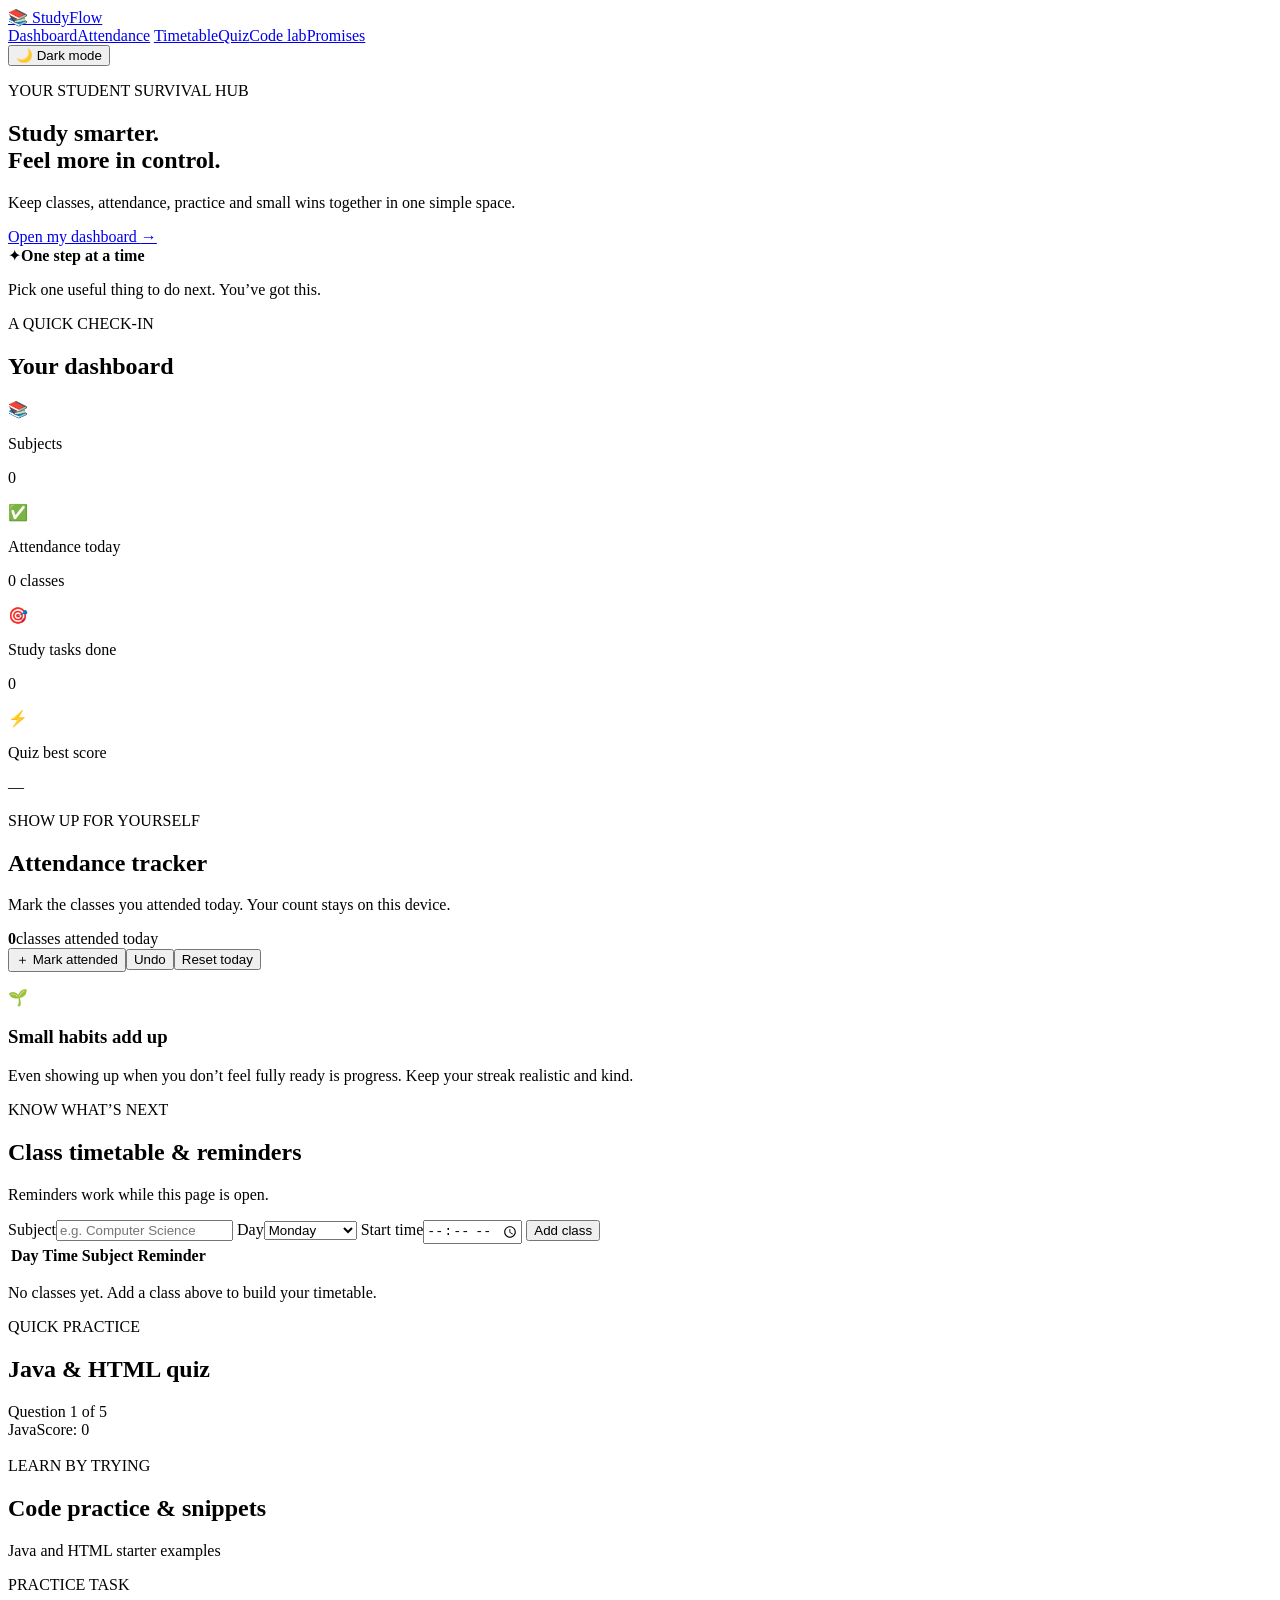
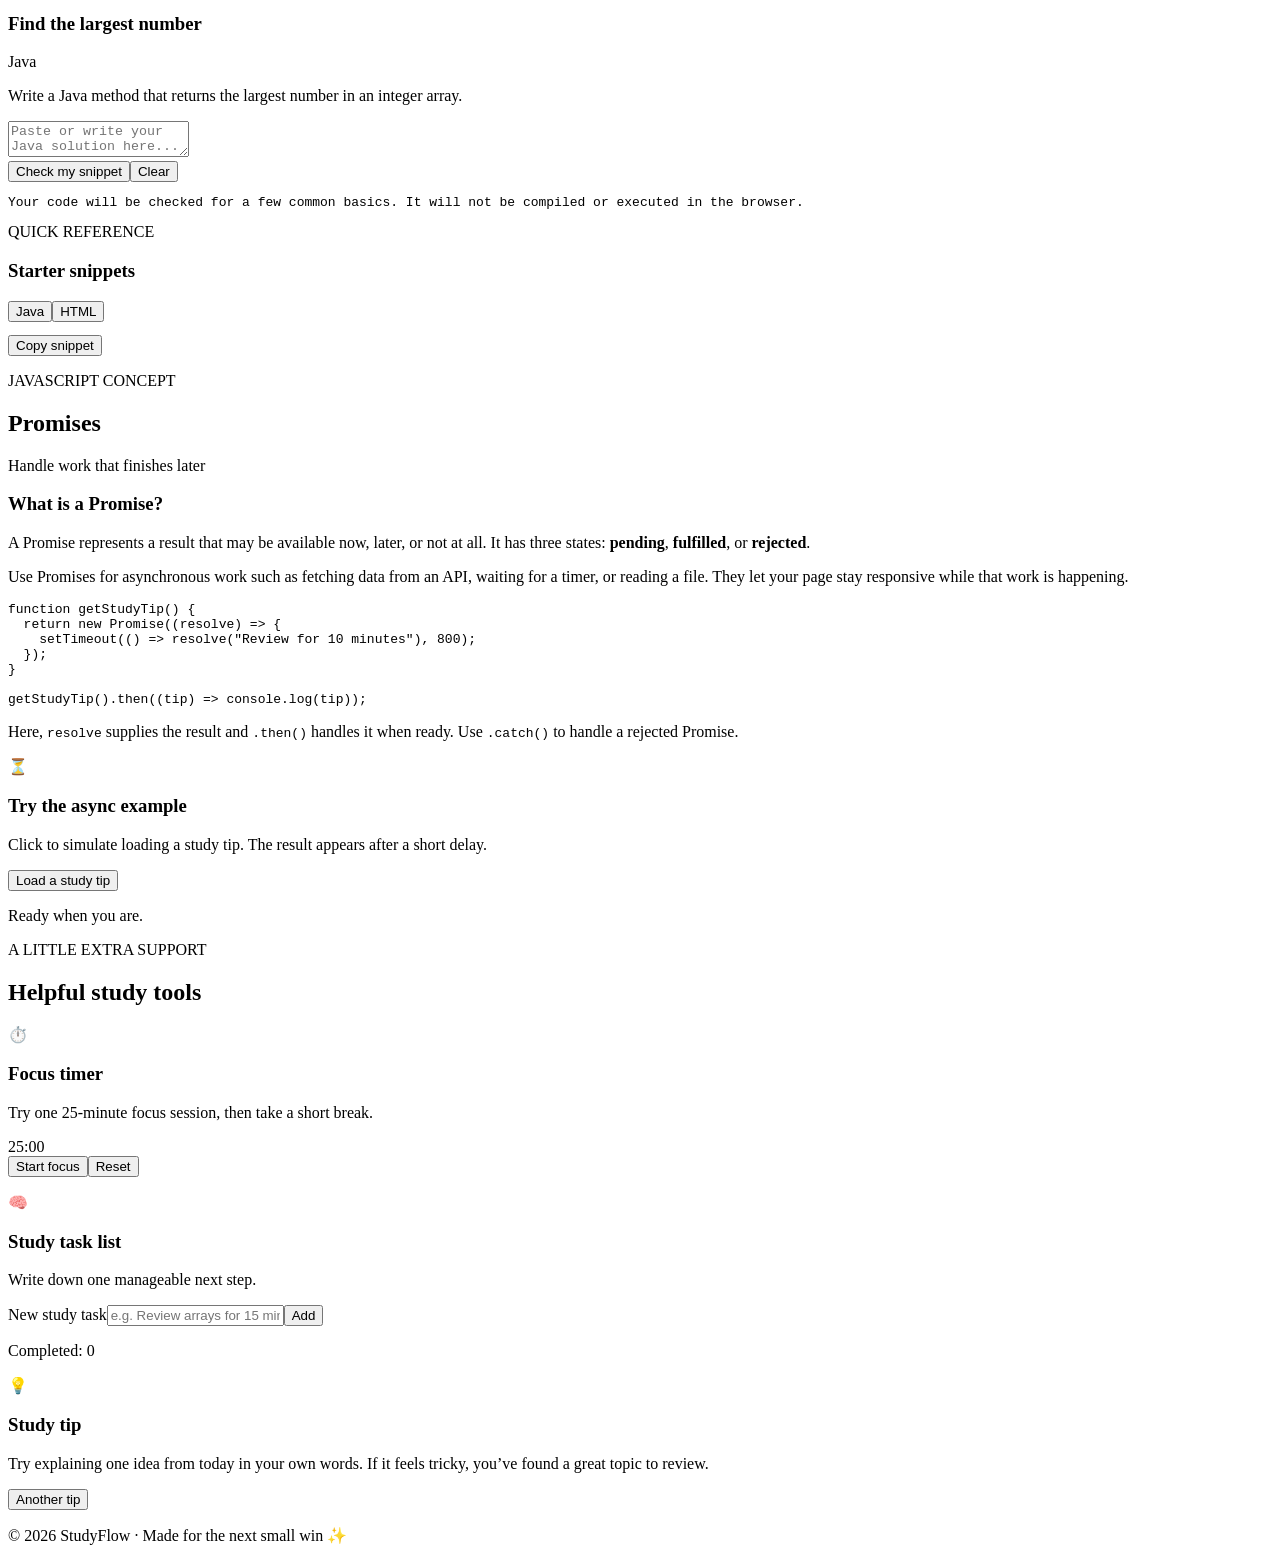
==== index.html @ fa333025 "Add files via upload" ====
<!DOCTYPE html>
<html lang="en">
<head>
    <meta charset="UTF-8">
    <meta name="viewport" content="width=device-width, initial-scale=1.0">
    <meta name="theme-color" content="#f6f7fb">
    <title>StudyFlow — Student Survival Hub</title>
    <link rel="stylesheet" href="style.css">
</head>
<body>
    <header class="navbar">
        <a class="logo" href="#home">📚 StudyFlow</a>
        <nav aria-label="Main navigation">
            <a href="#dashboard">Dashboard</a><a href="#attendance">Attendance</a>
            <a href="#timetable">Timetable</a><a href="#quiz">Quiz</a><a href="#coding">Code lab</a><a href="#promises">Promises</a>
        </nav>
        <button id="darkModeBtn" class="secondary" type="button">🌙 Dark mode</button>
    </header>

    <main>
        <section id="home" class="hero">
            <div class="hero-content">
                <p class="eyebrow">YOUR STUDENT SURVIVAL HUB</p>
                <h1>Study smarter.<br><span>Feel more in control.</span></h1>
                <p>Keep classes, attendance, practice and small wins together in one simple space.</p>
                <a class="button-link" href="#dashboard">Open my dashboard <span aria-hidden="true">→</span></a>
            </div>
            <div class="hero-note"><span class="note-icon">✦</span><strong>One step at a time</strong><p>Pick one useful thing to do next. You’ve got this.</p></div>
        </section>

        <section id="dashboard" class="section dashboard">
            <div class="section-heading"><div><p class="eyebrow">A QUICK CHECK-IN</p><h2>Your dashboard</h2></div><p id="todayLabel" class="muted"></p></div>
            <div class="cards">
                <article class="card stat-card"><span class="stat-icon purple">📚</span><div><p class="stat-label">Subjects</p><p class="stat-value" id="subjectCount">0</p></div></article>
                <article class="card stat-card"><span class="stat-icon green">✅</span><div><p class="stat-label">Attendance today</p><p class="stat-value" id="attendanceStat">0 classes</p></div></article>
                <article class="card stat-card"><span class="stat-icon amber">🎯</span><div><p class="stat-label">Study tasks done</p><p class="stat-value" id="taskCount">0</p></div></article>
                <article class="card stat-card"><span class="stat-icon blue">⚡</span><div><p class="stat-label">Quiz best score</p><p class="stat-value" id="quizBest">—</p></div></article>
            </div>
        </section>

        <section id="attendance" class="section split-section">
            <div class="section-copy"><p class="eyebrow">SHOW UP FOR YOURSELF</p><h2>Attendance tracker</h2><p>Mark the classes you attended today. Your count stays on this device.</p><div class="attendance-total"><strong id="attendanceCount">0</strong><span>classes attended today</span></div>
                <div class="button-row"><button id="attendBtn" type="button">＋ Mark attended</button><button id="undoAttendanceBtn" class="secondary" type="button">Undo</button><button id="resetAttendanceBtn" class="text-button" type="button">Reset today</button></div><p id="attendanceMessage" class="status-message" aria-live="polite"></p>
            </div>
            <div class="tip-card"><span class="tip-emoji">🌱</span><h3>Small habits add up</h3><p>Even showing up when you don’t feel fully ready is progress. Keep your streak realistic and kind.</p></div>
        </section>

        <section id="timetable" class="section tinted">
            <div class="section-heading"><div><p class="eyebrow">KNOW WHAT’S NEXT</p><h2>Class timetable & reminders</h2></div><p class="muted">Reminders work while this page is open.</p></div>
            <form id="scheduleForm" class="form-grid">
                <label>Subject<input id="scheduleSubject" name="subject" required maxlength="40" placeholder="e.g. Computer Science"></label>
                <label>Day<select id="scheduleDay" name="day" required><option value="1">Monday</option><option value="2">Tuesday</option><option value="3">Wednesday</option><option value="4">Thursday</option><option value="5">Friday</option><option value="6">Saturday</option><option value="0">Sunday</option></select></label>
                <label>Start time<input id="scheduleTime" name="time" type="time" required></label>
                <button type="submit">Add class</button>
            </form>
            <div class="table-wrap"><table><thead><tr><th>Day</th><th>Time</th><th>Subject</th><th>Reminder</th><th></th></tr></thead><tbody id="scheduleList"></tbody></table><p id="emptySchedule" class="empty-state">No classes yet. Add a class above to build your timetable.</p></div>
        </section>

        <section id="quiz" class="section quiz-section">
            <div class="section-heading"><div><p class="eyebrow">QUICK PRACTICE</p><h2>Java & HTML quiz</h2></div><span id="quizProgress" class="pill">Question 1 of 5</span></div>
            <div class="quiz-box card"><div class="quiz-meta"><span id="quizTopic" class="topic-tag">Java</span><span id="quizScoreLabel" class="muted">Score: 0</span></div><h3 id="question"></h3><div id="options" class="quiz-options"></div><p id="quizResult" aria-live="polite"></p><button id="nextQuestion" type="button" class="secondary" hidden>Next question →</button></div>
        </section>

        <section id="coding" class="section coding-section">
            <div class="section-heading"><div><p class="eyebrow">LEARN BY TRYING</p><h2>Code practice & snippets</h2></div><p class="muted">Java and HTML starter examples</p></div>
            <div class="coding-layout">
                <article class="card code-card"><div class="code-card-heading"><div><span class="topic-tag">PRACTICE TASK</span><h3>Find the largest number</h3></div><span class="language-tag">Java</span></div><p>Write a Java method that returns the largest number in an integer array.</p><textarea id="codeInput" aria-label="Java practice code" placeholder="Paste or write your Java solution here..."></textarea><div class="button-row"><button id="checkCodeBtn" type="button">Check my snippet</button><button id="clearCodeBtn" class="secondary" type="button">Clear</button></div><pre id="codeOutput" aria-live="polite">Your code will be checked for a few common basics. It will not be compiled or executed in the browser.</pre></article>
                <article class="card snippets-card"><div class="code-card-heading"><div><span class="topic-tag">QUICK REFERENCE</span><h3>Starter snippets</h3></div></div><div class="snippet-tabs" role="tablist" aria-label="Snippet language"><button type="button" class="snippet-tab active" data-snippet="java" role="tab" aria-selected="true">Java</button><button type="button" class="snippet-tab" data-snippet="html" role="tab" aria-selected="false">HTML</button></div><pre id="snippetCode" class="snippet-code"></pre><button id="copySnippet" class="secondary" type="button">Copy snippet</button><p id="copyMessage" class="status-message" aria-live="polite"></p></article>
            </div>
        </section>

        <section id="promises" class="section tinted promises-section">
            <div class="section-heading"><div><p class="eyebrow">JAVASCRIPT CONCEPT</p><h2>Promises</h2></div><p class="muted">Handle work that finishes later</p></div>
            <div class="promise-layout">
                <article class="card promise-card">
                    <h3>What is a Promise?</h3>
                    <p>A Promise represents a result that may be available now, later, or not at all. It has three states: <strong>pending</strong>, <strong>fulfilled</strong>, or <strong>rejected</strong>.</p>
                    <p>Use Promises for asynchronous work such as fetching data from an API, waiting for a timer, or reading a file. They let your page stay responsive while that work is happening.</p>
                    <pre class="snippet-code promise-example"><code>function getStudyTip() {
  return new Promise((resolve) =&gt; {
    setTimeout(() =&gt; resolve("Review for 10 minutes"), 800);
  });
}

getStudyTip().then((tip) =&gt; console.log(tip));</code></pre>
                    <p class="muted small">Here, <code>resolve</code> supplies the result and <code>.then()</code> handles it when ready. Use <code>.catch()</code> to handle a rejected Promise.</p>
                </article>
                <article class="card promise-demo">
                    <span class="tool-icon" aria-hidden="true">⏳</span><h3>Try the async example</h3>
                    <p>Click to simulate loading a study tip. The result appears after a short delay.</p>
                    <button id="promiseDemoBtn" type="button">Load a study tip</button>
                    <p id="promiseDemoOutput" class="status-message" aria-live="polite">Ready when you are.</p>
                </article>
            </div>
        </section>

        <section id="helpful" class="section tinted helpful-section">
            <div class="section-heading"><div><p class="eyebrow">A LITTLE EXTRA SUPPORT</p><h2>Helpful study tools</h2></div></div>
            <div class="helpful-grid">
                <article class="card tool-card"><span class="tool-icon">⏱️</span><h3>Focus timer</h3><p>Try one 25-minute focus session, then take a short break.</p><div class="timer-display" id="timerDisplay">25:00</div><div class="button-row"><button id="timerStart" type="button">Start focus</button><button id="timerReset" class="secondary" type="button">Reset</button></div><p id="timerMessage" class="status-message" aria-live="polite"></p></article>
                <article class="card tool-card"><span class="tool-icon">🧠</span><h3>Study task list</h3><p>Write down one manageable next step.</p><form id="taskForm" class="task-form"><label class="sr-only" for="taskInput">New study task</label><input id="taskInput" maxlength="100" placeholder="e.g. Review arrays for 15 min" required><button type="submit">Add</button></form><ul id="taskList" class="task-list"></ul><p class="muted small">Completed: <span id="completedTasks">0</span></p></article>
                <article class="card tool-card encouragement"><span class="tool-icon">💡</span><h3>Study tip</h3><p id="studyTip">Try explaining one idea from today in your own words. If it feels tricky, you’ve found a great topic to review.</p><button id="newTip" class="secondary" type="button">Another tip</button></article>
            </div>
        </section>
    </main>
    <footer><p>© 2026 StudyFlow <span>·</span> Made for the next small win ✨</p></footer>
    <script src="script.js"></script>
</body>
</html>
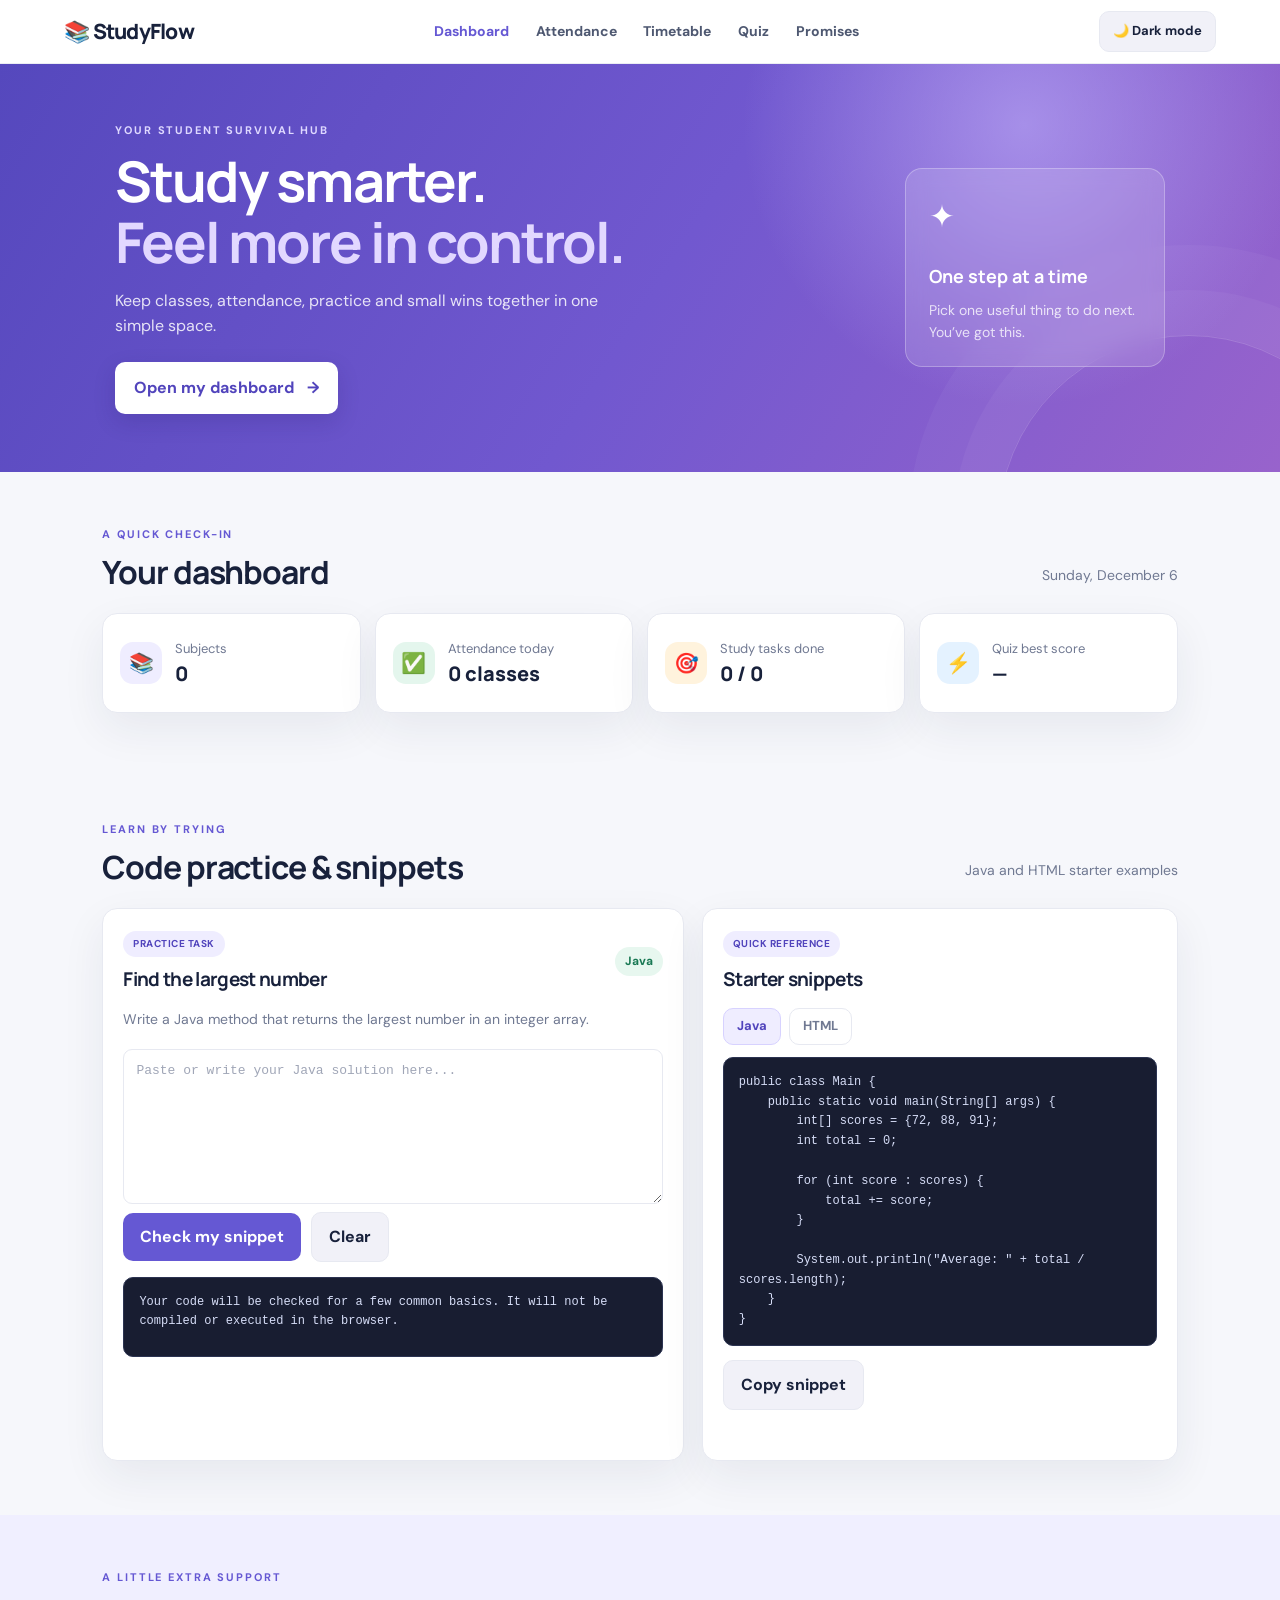
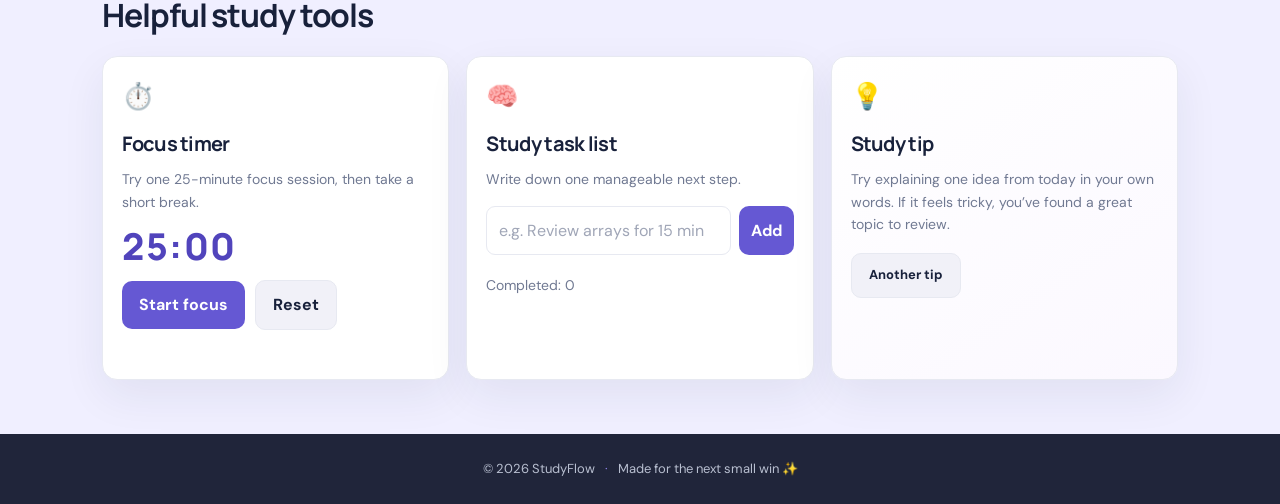
==== commit 119223d4: "Add files via upload" ====
--- a/index.html
+++ b/index.html
@@ -9,10 +9,10 @@
 </head>
 <body>
     <header class="navbar">
-        <a class="logo" href="#home">📚 StudyFlow</a>
+        <a class="logo" href="#dashboard">📚 StudyFlow</a>
         <nav aria-label="Main navigation">
-            <a href="#dashboard">Dashboard</a><a href="#attendance">Attendance</a>
-            <a href="#timetable">Timetable</a><a href="#quiz">Quiz</a><a href="#coding">Code lab</a><a href="#promises">Promises</a>
+            <a href="#dashboard" data-page-link="dashboard">Dashboard</a><a href="#attendance" data-page-link="attendance">Attendance</a>
+            <a href="#timetable" data-page-link="timetable">Timetable</a><a href="#quiz" data-page-link="quiz">Quiz</a><a href="#promises" data-page-link="promises">Promises</a>
         </nav>
         <button id="darkModeBtn" class="secondary" type="button">🌙 Dark mode</button>
     </header>
@@ -23,7 +23,7 @@
                 <p class="eyebrow">YOUR STUDENT SURVIVAL HUB</p>
                 <h1>Study smarter.<br><span>Feel more in control.</span></h1>
                 <p>Keep classes, attendance, practice and small wins together in one simple space.</p>
-                <a class="button-link" href="#dashboard">Open my dashboard <span aria-hidden="true">→</span></a>
+            <a class="button-link" href="#dashboard">Open my dashboard <span aria-hidden="true">→</span></a>
             </div>
             <div class="hero-note"><span class="note-icon">✦</span><strong>One step at a time</strong><p>Pick one useful thing to do next. You’ve got this.</p></div>
         </section>
--- a/style.css
+++ b/style.css
@@ -0,0 +1,168 @@
+@import url('https://fonts.googleapis.com/css2?family=DM+Sans:wght@400;500;600;700&family=Manrope:wght@500;600;700;800&display=swap');
+
+:root { --ink: #18213b; --muted: #707992; --paper: #fff; --canvas: #f6f7fb; --line: #e7e9f1; --purple: #6558d3; --purple-dark: #5144bc; --tint: #f0efff; --green: #218766; --shadow: 0 16px 44px rgba(34, 41, 77, .07); }
+* { box-sizing: border-box; }
+html { scroll-behavior: smooth; scroll-padding-top: 90px; }
+body { margin: 0; color: var(--ink); background: var(--canvas); font-family: 'DM Sans', Arial, sans-serif; line-height: 1.6; transition: background .25s, color .25s; }
+h1, h2, h3, p { margin-top: 0; }
+h1, h2, h3, .logo { font-family: Manrope, 'DM Sans', sans-serif; letter-spacing: -.035em; }
+button, input, select, textarea { font: inherit; }
+button { border: 0; border-radius: 10px; padding: 11px 17px; background: var(--purple); color: white; font-weight: 700; cursor: pointer; transition: transform .16s, background .16s, border-color .16s; }
+button:hover { transform: translateY(-1px); background: var(--purple-dark); }
+button:focus-visible, a:focus-visible, input:focus-visible, select:focus-visible, textarea:focus-visible { outline: 3px solid #a99fff; outline-offset: 3px; }
+button:disabled { cursor: default; transform: none; }
+.secondary { color: var(--ink); background: #f1f1f8; border: 1px solid var(--line); }
+.secondary:hover { color: var(--ink); background: #e8e7f5; }
+.text-button { color: var(--muted); background: transparent; padding-inline: 8px; }
+.text-button:hover { color: #b33e58; background: transparent; }
+.navbar { height: 64px; display: flex; align-items: center; justify-content: space-between; gap: 24px; padding: 0 max(5vw, 24px); position: sticky; top: 0; z-index: 10; background: rgba(255,255,255,.94); backdrop-filter: blur(14px); border-bottom: 1px solid rgba(231,233,241,.8); }
+.logo { color: var(--ink); text-decoration: none; font-size: 21px; font-weight: 800; white-space: nowrap; }
+nav { display: flex; align-items: center; justify-content: center; gap: clamp(12px, 2.1vw, 30px); }
+nav a { color: #4e5871; text-decoration: none; font-size: 14px; font-weight: 700; white-space: nowrap; }
+nav a:hover { color: var(--purple); }
+nav a[aria-current="page"] { color: var(--purple); }
+.navbar > button { white-space: nowrap; font-size: 13px; padding: 9px 13px; }
+.hero { min-height: 390px; padding: 58px max(9vw, 28px); display: flex; align-items: center; justify-content: space-between; gap: 44px; overflow: hidden; position: relative; color: #fff; background: radial-gradient(circle at 80% 15%, rgba(198,185,255,.55), transparent 26%), linear-gradient(122deg, #5548bd 0%, #7158cf 52%, #9863cc 100%); }
+.hero::after { content: ''; position: absolute; width: 380px; height: 380px; border: 1px solid rgba(255,255,255,.17); border-radius: 50%; right: -100px; bottom: -245px; box-shadow: 0 0 0 45px rgba(255,255,255,.04), 0 0 0 90px rgba(255,255,255,.035); }
+.hero-content { max-width: 690px; position: relative; z-index: 1; }
+.eyebrow { margin-bottom: 10px; font-size: 11px; letter-spacing: .17em; font-weight: 700; color: var(--purple); }
+.hero .eyebrow { color: #ded8ff; }
+.hero h1 { margin-bottom: 15px; font-size: clamp(38px, 5vw, 56px); line-height: 1.1; }
+.hero h1 span { color: #e2d8ff; }
+.hero-content > p:not(.eyebrow) { max-width: 510px; color: rgba(255,255,255,.84); font-size: 16px; margin-bottom: 23px; }
+.button-link { display: inline-flex; gap: 13px; align-items: center; padding: 13px 19px; border-radius: 10px; background: white; color: var(--purple-dark); text-decoration: none; font-weight: 700; box-shadow: 0 8px 22px rgba(30,20,95,.16); }
+.button-link:hover { transform: translateY(-2px); }
+.hero-note { position: relative; z-index: 1; width: 260px; min-width: 230px; padding: 23px; border: 1px solid rgba(255,255,255,.27); border-radius: 17px; background: rgba(255,255,255,.13); backdrop-filter: blur(10px); }
+.hero-note .note-icon { display: block; margin-bottom: 20px; font-size: 31px; }
+.hero-note strong { font-family: Manrope, sans-serif; font-size: 18px; }
+.hero-note p { margin: 8px 0 0; color: rgba(255,255,255,.78); font-size: 14px; }
+.section { padding: 54px max(8vw, 26px); }
+.section-heading { display: flex; align-items: end; justify-content: space-between; gap: 20px; margin-bottom: 21px; }
+.section-heading h2, .section-copy h2 { margin: 0; font-size: clamp(25px, 2.8vw, 32px); line-height: 1.2; }
+.muted { color: var(--muted); }
+.section-heading > .muted { margin: 0 0 5px; font-size: 14px; }
+.cards { display: grid; grid-template-columns: repeat(4, minmax(0, 1fr)); gap: 14px; }
+.card { border: 1px solid var(--line); border-radius: 15px; background: var(--paper); box-shadow: var(--shadow); }
+.stat-card { min-height: 100px; padding: 17px; display: flex; align-items: center; gap: 13px; }
+.stat-icon { display: grid; width: 42px; height: 42px; flex: 0 0 42px; place-items: center; border-radius: 13px; font-size: 20px; }
+.purple { background: #efedff; } .green { background: #e4f6ed; } .amber { background: #fff3dd; } .blue { background: #e4f2ff; }
+.stat-label { margin: 0 0 2px; color: var(--muted); font-size: 13px; }
+.stat-value { margin: 0; font-family: Manrope, sans-serif; font-size: 20px; font-weight: 800; line-height: 1.25; }
+.split-section { display: grid; grid-template-columns: 1.15fr .85fr; align-items: center; gap: 42px; padding-top: 42px; padding-bottom: 52px; }
+.section-copy > p:not(.eyebrow) { max-width: 450px; color: var(--muted); }
+.attendance-total { display: flex; align-items: baseline; gap: 12px; margin: 20px 0 16px; }
+.attendance-total strong { color: var(--purple); font: 800 46px/1 Manrope, sans-serif; }
+.attendance-total span { color: var(--muted); }
+.button-row { display: flex; flex-wrap: wrap; align-items: center; gap: 10px; }
+.status-message { min-height: 22px; margin: 8px 0 0; color: var(--green); font-size: 13px; }
+.tip-card { max-width: 390px; padding: 23px; border: 1px solid #e2dfff; border-radius: 15px; background: linear-gradient(145deg, #f3f1ff, #fff); }
+.tip-emoji { display: block; margin-bottom: 14px; font-size: 28px; }
+.tip-card h3, .tool-card h3 { margin-bottom: 8px; font-size: 20px; }
+.tip-card p, .tool-card > p { margin-bottom: 0; color: var(--muted); font-size: 14px; }
+.tinted { background: var(--tint); }
+.form-grid { display: grid; grid-template-columns: 1.5fr 1fr 1fr auto; gap: 13px; align-items: end; margin-bottom: 22px; }
+label { color: var(--ink); font-size: 13px; font-weight: 700; }
+input, select, textarea { width: 100%; margin-top: 6px; padding: 11px 12px; border: 1px solid var(--line); border-radius: 9px; background: var(--paper); color: var(--ink); }
+input::placeholder, textarea::placeholder { color: #a0a6b7; }
+.table-wrap { overflow-x: auto; border: 1px solid var(--line); border-radius: 13px; background: var(--paper); }
+table { width: 100%; border-collapse: collapse; text-align: left; font-size: 14px; }
+th, td { padding: 14px 17px; border-bottom: 1px solid var(--line); white-space: nowrap; }
+th { color: var(--muted); background: #fafaff; font-size: 11px; letter-spacing: .08em; text-transform: uppercase; }
+tbody tr:last-child td { border-bottom: 0; }
+.reminder-on { color: var(--green); font-size: 12px; }
+.small-button { padding: 7px 10px; font-size: 12px; }
+.empty-state { padding: 27px; margin: 0; color: var(--muted); text-align: center; font-size: 14px; }
+.quiz-section { max-width: 1100px; margin: auto; }
+.pill, .topic-tag, .language-tag { display: inline-flex; align-items: center; width: fit-content; padding: 5px 10px; border-radius: 20px; color: var(--purple-dark); background: #efedff; font-size: 12px; font-weight: 700; }
+.quiz-box { max-width: 780px; margin: 0 auto; padding: 24px 27px; }
+.quiz-meta { display: flex; align-items: center; justify-content: space-between; margin-bottom: 18px; }
+.quiz-meta .muted { margin: 0; font-size: 13px; }
+.quiz-box h3 { margin-bottom: 20px; font-size: 22px; }
+.quiz-options { display: grid; grid-template-columns: 1fr 1fr; gap: 11px; }
+.answer-option { min-height: 48px; color: var(--ink); text-align: left; background: #fafaff; border: 1px solid var(--line); }
+.answer-option:hover:not(:disabled) { color: var(--purple-dark); background: #f2f0ff; border-color: #c8c1ff; }
+.answer-option.correct { color: #17694e; background: #e3f7ed; border-color: #8ed2b3; }
+.answer-option.incorrect { color: #a43750; background: #fff0f2; border-color: #efb4bf; }
+#quizResult { min-height: 24px; margin: 17px 0 12px; color: var(--muted); font-size: 14px; }
+.coding-layout { display: grid; grid-template-columns: 1.1fr .9fr; gap: 18px; }
+.promise-layout { display: grid; grid-template-columns: 1.35fr .65fr; gap: 18px; }
+.promise-card, .promise-demo { padding: 20px; }
+.promise-card p, .promise-demo > p { color: var(--muted); font-size: 14px; }
+.promise-card h3, .promise-demo h3 { margin-bottom: 10px; }
+.promise-example { min-height: 0; margin: 14px 0; }
+.promise-demo .status-message { overflow-wrap: anywhere; }
+.code-card, .snippets-card { padding: 20px; }
+.code-card-heading { display: flex; justify-content: space-between; align-items: center; gap: 14px; margin-bottom: 14px; }
+.code-card-heading .topic-tag { margin-bottom: 7px; font-size: 10px; letter-spacing: .05em; }
+.code-card-heading h3 { margin: 0; font-size: 19px; }
+.language-tag { color: #187853; background: #e7f7ef; }
+.code-card > p { margin-bottom: 13px; color: var(--muted); font-size: 14px; }
+textarea { min-height: 155px; resize: vertical; font: 13px/1.6 Consolas, 'Courier New', monospace; }
+#codeOutput, .snippet-code { overflow: auto; padding: 15px; border: 1px solid #2b3351; border-radius: 10px; background: #181d31; color: #d6ddf7; white-space: pre-wrap; overflow-wrap: anywhere; text-align: left; font: 12px/1.65 Consolas, 'Courier New', monospace; }
+#codeOutput { min-height: 80px; margin: 15px 0 0; }
+.snippet-tabs { display: flex; gap: 8px; margin-bottom: 12px; }
+.snippet-tab { padding: 7px 13px; color: var(--muted); background: transparent; border: 1px solid var(--line); font-size: 13px; }
+.snippet-tab.active { color: var(--purple-dark); background: #efedff; border-color: #d7d2ff; }
+.snippet-code { min-height: 238px; margin: 0 0 14px; }
+.helpful-grid { display: grid; grid-template-columns: repeat(3, minmax(0, 1fr)); gap: 17px; }
+.tool-card { min-height: 205px; padding: 19px; }
+.tool-icon { display: block; margin-bottom: 11px; font-size: 26px; }
+.timer-display { margin: 15px 0; font: 800 37px/1 Manrope, sans-serif; color: var(--purple-dark); letter-spacing: .04em; }
+.task-form { display: flex; gap: 8px; margin-top: 15px; }
+.task-form input { margin: 0; min-width: 0; }
+.task-form button { padding: 9px 12px; }
+.task-list { display: grid; gap: 7px; padding: 0; margin: 13px 0 5px; list-style: none; }
+.task-list li { display: flex; align-items: center; justify-content: space-between; gap: 8px; font-size: 13px; }
+.task-list label { display: flex; align-items: center; gap: 8px; min-width: 0; font-size: 13px; font-weight: 500; }
+.task-list input { width: auto; margin: 0; accent-color: var(--purple); }
+.task-list label span { overflow-wrap: anywhere; }
+.task-done span { color: var(--muted); text-decoration: line-through; }
+.remove-task { padding: 0 7px; color: var(--muted); background: transparent; font-size: 20px; line-height: 1.2; }
+.remove-task:hover { color: #ae3e58; background: transparent; }
+.small { margin: 6px 0 0; font-size: 12px; }
+.encouragement { background: linear-gradient(145deg, #fff, #fbf8ff); }
+.encouragement .secondary { margin-top: 18px; font-size: 13px; }
+footer { padding: 25px; color: #b8bfd0; background: #20253a; text-align: center; font-size: 13px; }
+footer p { margin: 0; } footer span { padding: 0 7px; color: #8e82e6; }
+.sr-only { position: absolute; width: 1px; height: 1px; padding: 0; margin: -1px; overflow: hidden; clip: rect(0,0,0,0); white-space: nowrap; border: 0; }
+[hidden] { display: none !important; }
+
+body.dark { --ink: #edf0fb; --muted: #aab2ca; --paper: #232a40; --canvas: #171c2e; --line: #343c57; --tint: #20263d; --shadow: 0 14px 38px rgba(0,0,0,.16); }
+body.dark .navbar { background: rgba(31,37,57,.95); border-color: var(--line); }
+body.dark .logo, body.dark nav a { color: var(--ink); }
+body.dark .secondary { color: var(--ink); background: #303750; border-color: #444d6b; }
+body.dark .secondary:hover { background: #3a4362; }
+body.dark .hero { background: radial-gradient(circle at 80% 15%, rgba(149,130,226,.3), transparent 26%), linear-gradient(122deg, #38336f, #514182 58%, #68478a); }
+body.dark .tip-card, body.dark .encouragement { background: linear-gradient(145deg, #282c48, #25273d); border-color: #44436b; }
+body.dark th { background: #282e46; }
+body.dark .answer-option { color: var(--ink); background: #292f48; }
+body.dark .answer-option:hover:not(:disabled) { background: #333454; }
+body.dark .answer-option.correct { color: #a1e3c1; background: #223f3a; }
+body.dark .answer-option.incorrect { color: #ffb3c0; background: #482d3c; }
+body.dark .pill, body.dark .topic-tag { color: #d4ceff; background: #373451; }
+body.dark .language-tag { color: #a5e4c3; background: #24433e; }
+body.dark .purple { background: #373451; } body.dark .green { background: #24433e; } body.dark .amber { background: #4a3b2c; } body.dark .blue { background: #273d55; }
+body.dark input, body.dark select, body.dark textarea { color: var(--ink); background: #1a2033; border-color: var(--line); }
+
+@media (max-width: 1000px) {
+    .navbar { gap: 14px; padding-inline: 22px; } nav { gap: 13px; } nav a { font-size: 12px; }
+    .section { padding-inline: 5vw; } .cards { grid-template-columns: repeat(2, minmax(0, 1fr)); }
+}
+@media (max-width: 760px) {
+    .navbar { height: auto; min-height: 70px; padding-block: 12px; flex-wrap: wrap; }
+    nav { order: 3; width: 100%; justify-content: flex-start; overflow-x: auto; padding: 3px 0; }
+    .hero { min-height: 440px; padding: 65px 7vw; } .hero-note { display: none; }
+    .section { padding-block: 54px; } .split-section, .coding-layout, .promise-layout { grid-template-columns: 1fr; gap: 25px; }
+    .tip-card { max-width: none; } .form-grid { grid-template-columns: 1fr 1fr; } .form-grid label:first-child { grid-column: 1 / -1; }
+    .helpful-grid { grid-template-columns: 1fr 1fr; } .encouragement { grid-column: 1 / -1; }
+}
+@media (max-width: 500px) {
+    .navbar { padding-inline: 16px; } .logo { font-size: 18px; } .hero { min-height: 410px; padding: 55px 23px; }
+    .hero h1 { font-size: 42px; } .hero-content > p:not(.eyebrow) { font-size: 16px; }
+    .section { padding-inline: 19px; } .cards, .helpful-grid { grid-template-columns: 1fr; }
+    .encouragement { grid-column: auto; } .section-heading { align-items: flex-start; flex-direction: column; gap: 9px; }
+    .section-heading > .muted { margin: 0; } .stat-card { min-height: 100px; }
+    .form-grid { grid-template-columns: 1fr; } .form-grid label:first-child { grid-column: auto; }
+    .quiz-box { padding: 22px 18px; } .quiz-box h3 { font-size: 19px; } .quiz-options { grid-template-columns: 1fr; }
+    .code-card, .snippets-card { padding: 19px; } .table-wrap { margin-inline: -4px; }
+}
